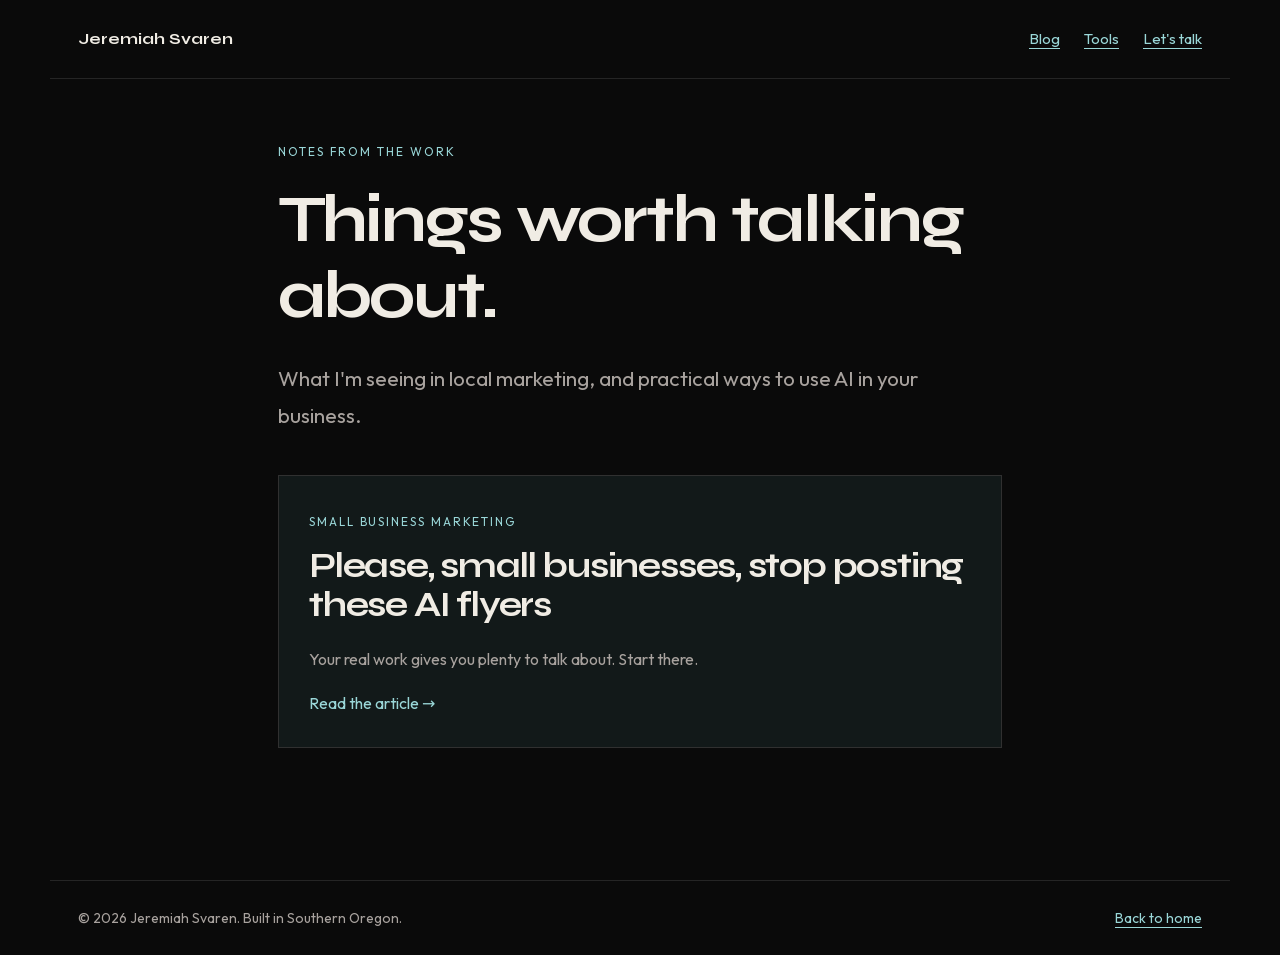
==== blog.html @ 8dda1612 "Add personal blog and article on AI flyers" ====
<!doctype html>
<html lang="en"><head><meta charset="utf-8"><meta name="viewport" content="width=device-width,initial-scale=1">
<title>Blog | Jeremiah Svaren</title><meta name="description" content="Use real job photos and your own experience. Let AI help with ideas and editing without inventing the work you&#x27;re asking people to trust."><link rel="canonical" href="https://jeremiahsvaren.com/blog">
  <link rel="icon" type="image/x-icon" href="/images/favicon_io/favicon.ico">
  <link rel="icon" type="image/png" sizes="32x32" href="/images/favicon_io/favicon-32x32.png">
  <link rel="icon" type="image/png" sizes="16x16" href="/images/favicon_io/favicon-16x16.png">
  <link rel="apple-touch-icon" sizes="180x180" href="/images/favicon_io/apple-touch-icon.png">
  <link rel="manifest" href="/images/favicon_io/site.webmanifest"><link rel="stylesheet" href="/blog.css"><meta property="og:type" content="website"><meta property="og:title" content="Blog"><meta property="og:description" content="Use real job photos and your own experience. Let AI help with ideas and editing without inventing the work you&#x27;re asking people to trust."><meta property="og:url" content="https://jeremiahsvaren.com/blog"><meta property="og:image" content="https://jeremiahsvaren.com/images/jeremiah-svaren-share-image.png"><meta name="twitter:card" content="summary_large_image"><meta name="twitter:image" content="https://jeremiahsvaren.com/images/jeremiah-svaren-share-image.png">
</head><body><a class="skip" href="#main">Skip to content</a><header><a href="/">Jeremiah Svaren</a><nav aria-label="Main navigation"><a href="/blog">Blog</a><a href="/tools">Tools</a><a href="/contact">Let's talk</a></nav></header><main id="main"><div class="eyebrow">Notes from the work</div><h1>Things worth talking about.</h1><p class="lede">What I'm seeing in local marketing, and practical ways to use AI in your business.</p><a class="card" href="/blog/please-stop-using-ai-flyers"><span class="eyebrow">Small business marketing</span><h2>Please, small businesses, stop posting these AI flyers</h2><p>Your real work gives you plenty to talk about. Start there.</p><span>Read the article &rarr;</span></a></main><footer><span>&copy; 2026 Jeremiah Svaren. Built in Southern Oregon.</span><a href="/">Back to home</a></footer></body></html>
---- blog.css ----
@font-face{font-family:Outfit;src:url('/fonts/outfit-latin.woff2') format('woff2');font-display:swap}@font-face{font-family:Syne;src:url('/fonts/syne-latin.woff2') format('woff2');font-display:swap}:root{color-scheme:dark;--bg:#0a0a0a;--ink:#f0ece4;--muted:#a8a29e;--accent:#9ad7d8}*{box-sizing:border-box}body{margin:0;background:var(--bg);color:var(--ink);font-family:Outfit,system-ui,sans-serif;line-height:1.75}a{color:var(--accent);text-underline-offset:4px}a:hover{color:#fff}a:focus-visible{outline:2px solid var(--accent);outline-offset:5px}.skip{position:absolute;left:20px;top:-100px}.skip:focus{top:15px;background:#111;padding:12px;z-index:5}header,footer{max-width:1180px;margin:auto;padding:25px 28px;display:flex;align-items:center;justify-content:space-between;gap:20px}header{border-bottom:1px solid #252525}header>a{font-family:Syne,system-ui;font-weight:700;color:var(--ink);text-decoration:none}nav{display:flex;gap:24px;font-size:15px}main{max-width:780px;margin:auto;padding:62px 28px 90px}.eyebrow{font-size:12px;letter-spacing:.16em;text-transform:uppercase;color:var(--accent)}h1,h2{font-family:Syne,system-ui,sans-serif;line-height:1.14;letter-spacing:-.035em}h1{font-size:clamp(2.4rem,5.2vw,4.2rem);margin:20px 0 26px}h2{font-size:clamp(1.7rem,3vw,2.15rem);margin:64px 0 24px;scroll-margin-top:25px}.byline{display:flex;align-items:center;gap:12px;color:var(--muted);font-size:14px;padding-bottom:28px;margin-bottom:36px;border-bottom:1px solid #292929}.byline img{width:40px;height:40px;border-radius:50%;object-fit:cover;object-position:top;background:#1a1a1a}article p{font-size:19px;margin:0 0 24px}blockquote{margin:30px 0;padding:24px 28px;background:#131b1b;border-left:3px solid var(--accent)}blockquote p{margin:0;font-size:18px}figure{margin:38px 0 44px;padding:16px;background:#151515;border:1px solid #303030}figure img{display:block;width:100%;height:auto;max-height:780px;object-fit:contain}figcaption{font-size:14px;line-height:1.6;color:var(--muted);margin:14px 2px 0}footer{border-top:1px solid #252525;color:var(--muted);font-size:14px}.card{display:block;margin:42px 0;padding:30px;border:1px solid #303030;background:#121919;text-decoration:none}.card h2{margin:12px 0 20px;color:var(--ink)}.card p{color:var(--muted)}.closing{margin-top:55px;padding-top:24px;border-top:1px solid #292929}.lede{color:var(--muted);font-size:21px}@media(max-width:550px){header,footer{padding:20px;align-items:flex-start;flex-direction:column;gap:12px}nav{gap:22px}main{padding:35px 20px 60px}article p{font-size:18px}h2{margin-top:48px}figure{margin-inline:-8px;padding:10px}blockquote{padding:20px}.card{padding:22px}}.video{max-width:420px;margin-inline:auto}.video iframe{display:block;width:100%;height:auto;aspect-ratio:9/16;border:0;background:#000}
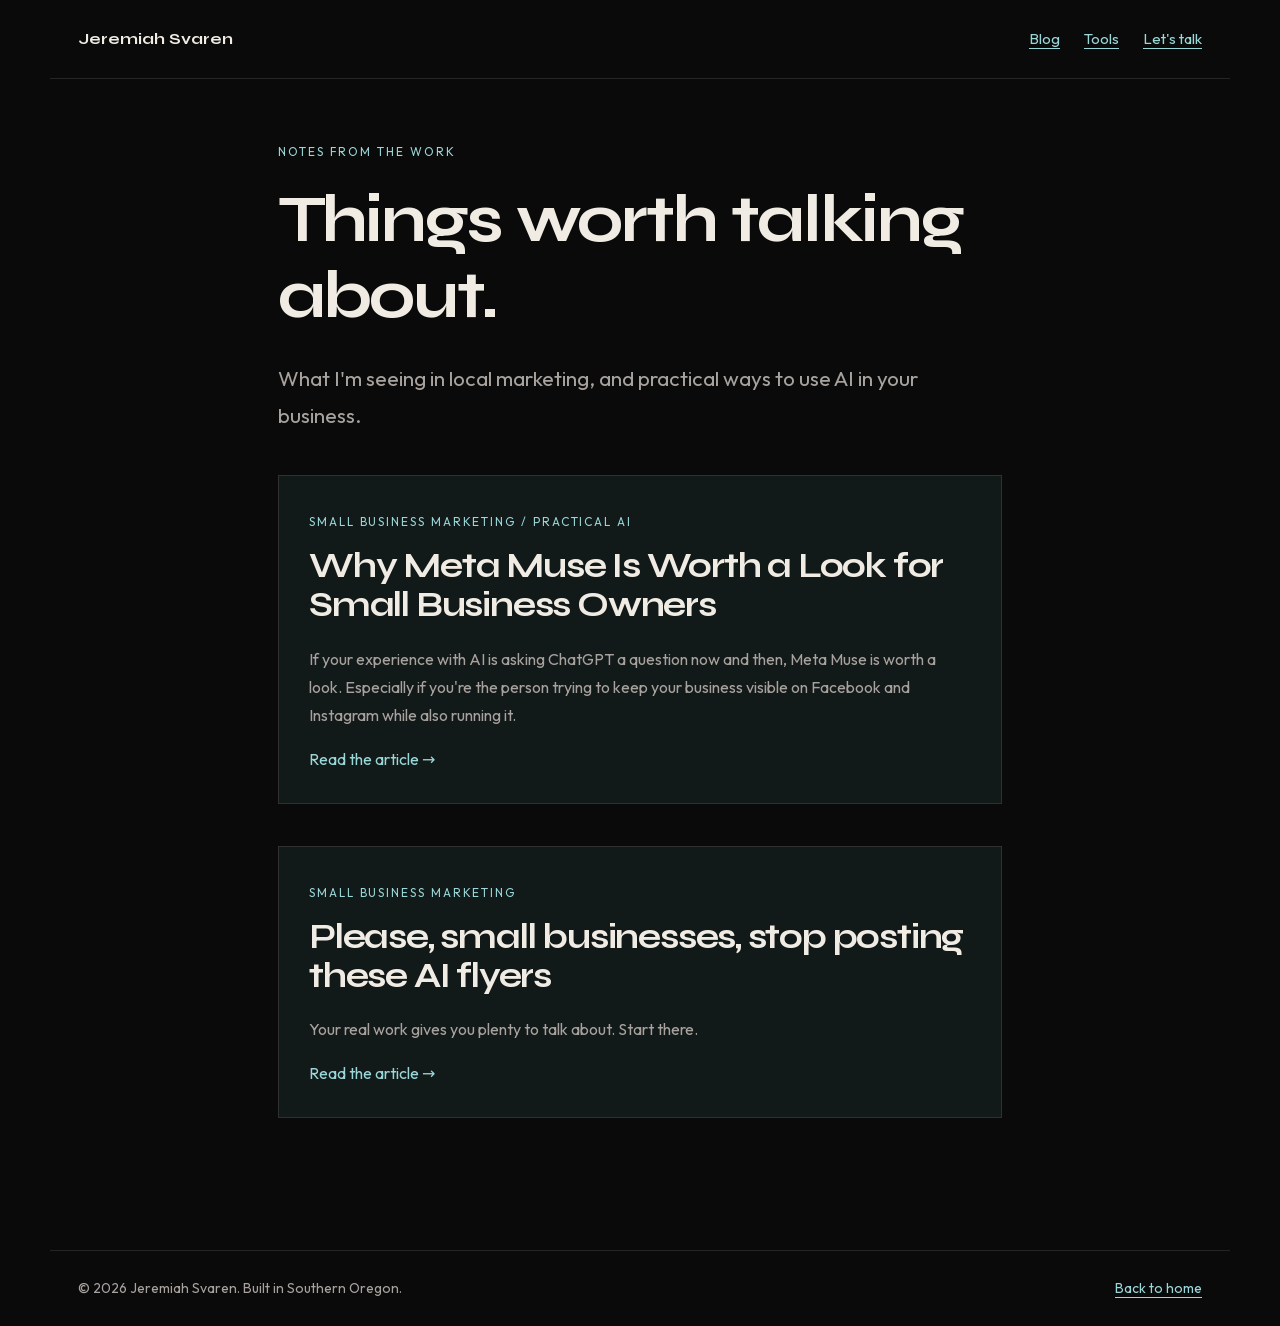
==== commit 3ccc093b: "Publish approved Meta Muse article and reciprocal blog links" ====
--- a/blog.html
+++ b/blog.html
@@ -6,4 +6,4 @@
   <link rel="icon" type="image/png" sizes="16x16" href="/images/favicon_io/favicon-16x16.png">
   <link rel="apple-touch-icon" sizes="180x180" href="/images/favicon_io/apple-touch-icon.png">
   <link rel="manifest" href="/images/favicon_io/site.webmanifest"><link rel="stylesheet" href="/blog.css"><meta property="og:type" content="website"><meta property="og:title" content="Blog"><meta property="og:description" content="Use real job photos and your own experience. Let AI help with ideas and editing without inventing the work you&#x27;re asking people to trust."><meta property="og:url" content="https://jeremiahsvaren.com/blog"><meta property="og:image" content="https://jeremiahsvaren.com/images/jeremiah-svaren-share-image.png"><meta name="twitter:card" content="summary_large_image"><meta name="twitter:image" content="https://jeremiahsvaren.com/images/jeremiah-svaren-share-image.png">
-</head><body><a class="skip" href="#main">Skip to content</a><header><a href="/">Jeremiah Svaren</a><nav aria-label="Main navigation"><a href="/blog">Blog</a><a href="/tools">Tools</a><a href="/contact">Let's talk</a></nav></header><main id="main"><div class="eyebrow">Notes from the work</div><h1>Things worth talking about.</h1><p class="lede">What I'm seeing in local marketing, and practical ways to use AI in your business.</p><a class="card" href="/blog/please-stop-using-ai-flyers"><span class="eyebrow">Small business marketing</span><h2>Please, small businesses, stop posting these AI flyers</h2><p>Your real work gives you plenty to talk about. Start there.</p><span>Read the article &rarr;</span></a></main><footer><span>&copy; 2026 Jeremiah Svaren. Built in Southern Oregon.</span><a href="/">Back to home</a></footer></body></html>+</head><body><a class="skip" href="#main">Skip to content</a><header><a href="/">Jeremiah Svaren</a><nav aria-label="Main navigation"><a href="/blog">Blog</a><a href="/tools">Tools</a><a href="/contact">Let's talk</a></nav></header><main id="main"><div class="eyebrow">Notes from the work</div><h1>Things worth talking about.</h1><p class="lede">What I'm seeing in local marketing, and practical ways to use AI in your business.</p><a class="card" href="/blog/meta-muse-small-business-owners"><span class="eyebrow">Small business marketing / Practical AI</span><h2>Why Meta Muse Is Worth a Look for Small Business Owners</h2><p>If your experience with AI is asking ChatGPT a question now and then, Meta Muse is worth a look. Especially if you're the person trying to keep your business visible on Facebook and Instagram while also running it.</p><span>Read the article &rarr;</span></a><a class="card" href="/blog/please-stop-using-ai-flyers"><span class="eyebrow">Small business marketing</span><h2>Please, small businesses, stop posting these AI flyers</h2><p>Your real work gives you plenty to talk about. Start there.</p><span>Read the article &rarr;</span></a></main><footer><span>&copy; 2026 Jeremiah Svaren. Built in Southern Oregon.</span><a href="/">Back to home</a></footer></body></html>
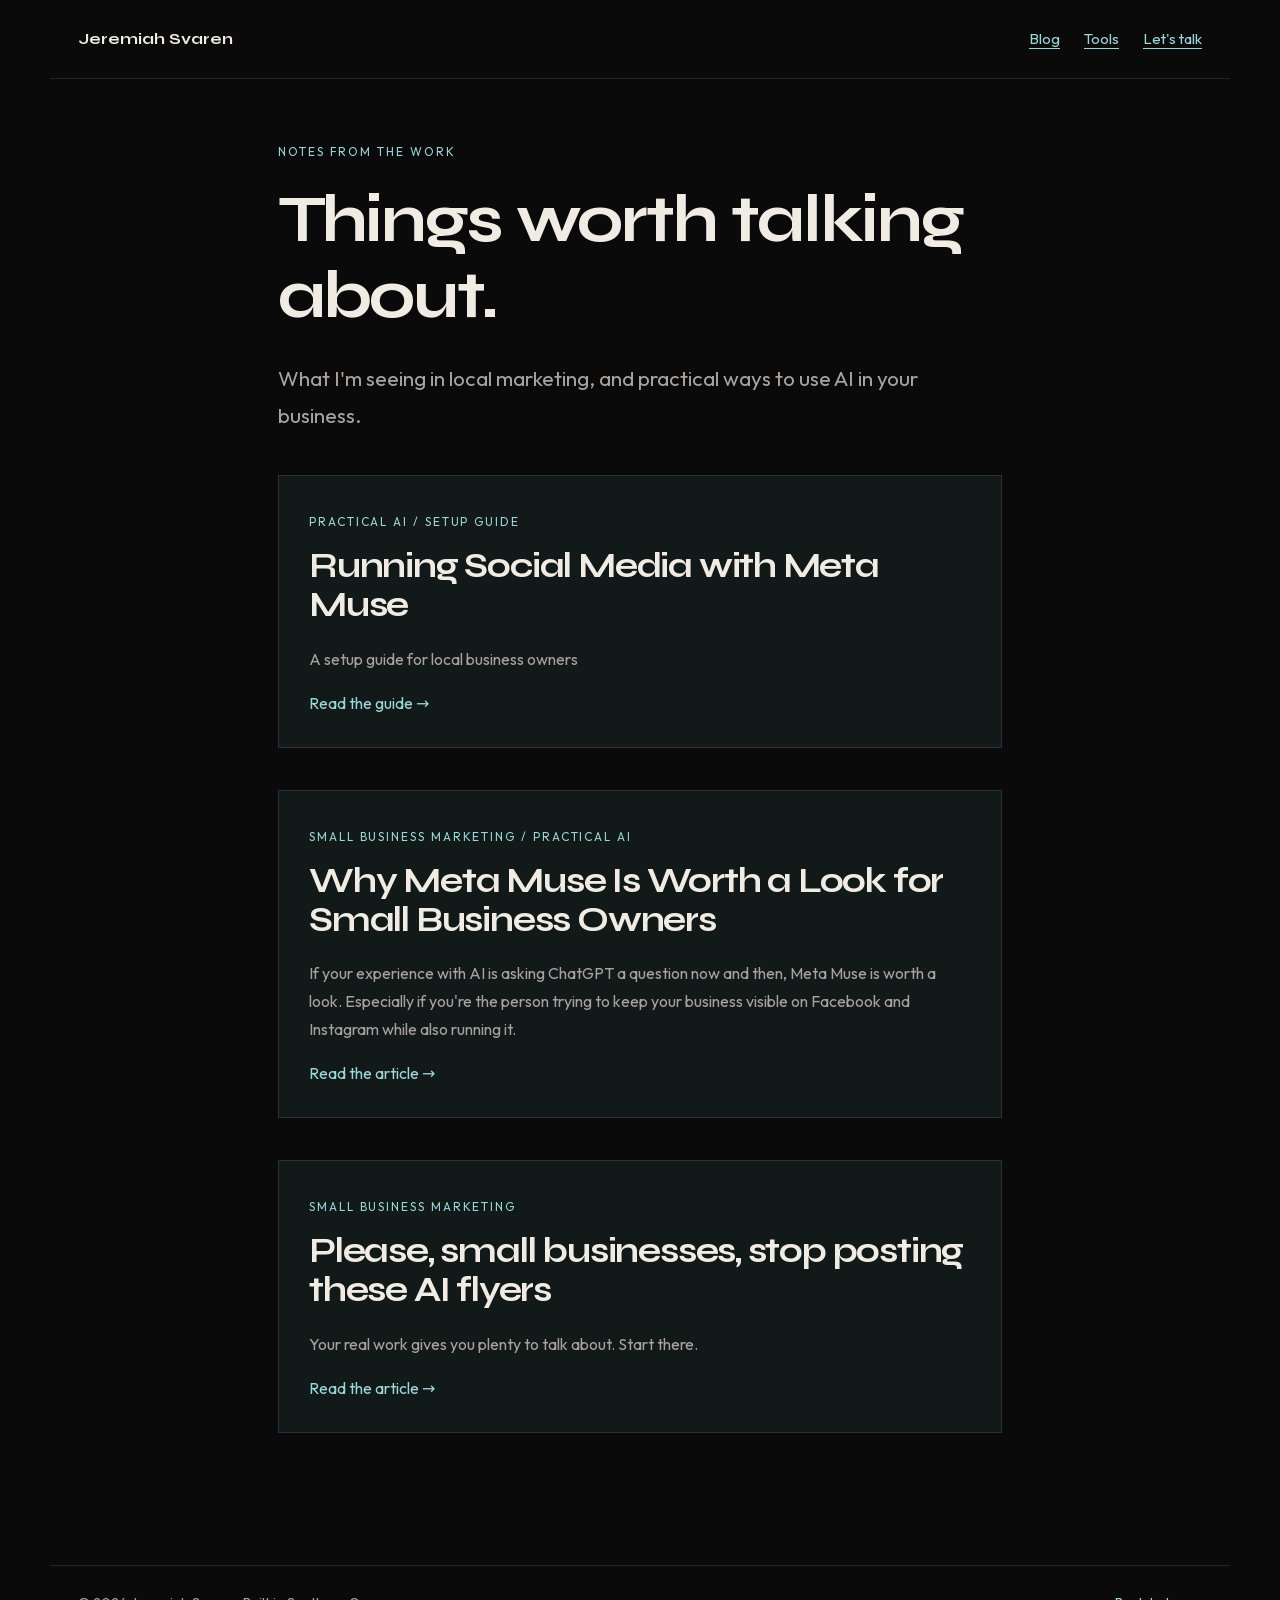
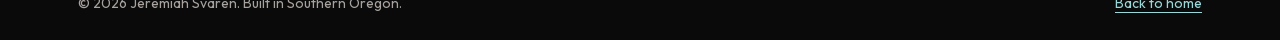
==== commit b1ca9132: "Publish approved Meta Muse social media setup guide" ====
--- a/blog.html
+++ b/blog.html
@@ -6,4 +6,4 @@
   <link rel="icon" type="image/png" sizes="16x16" href="/images/favicon_io/favicon-16x16.png">
   <link rel="apple-touch-icon" sizes="180x180" href="/images/favicon_io/apple-touch-icon.png">
   <link rel="manifest" href="/images/favicon_io/site.webmanifest"><link rel="stylesheet" href="/blog.css"><meta property="og:type" content="website"><meta property="og:title" content="Blog"><meta property="og:description" content="Use real job photos and your own experience. Let AI help with ideas and editing without inventing the work you&#x27;re asking people to trust."><meta property="og:url" content="https://jeremiahsvaren.com/blog"><meta property="og:image" content="https://jeremiahsvaren.com/images/jeremiah-svaren-share-image.png"><meta name="twitter:card" content="summary_large_image"><meta name="twitter:image" content="https://jeremiahsvaren.com/images/jeremiah-svaren-share-image.png">
-</head><body><a class="skip" href="#main">Skip to content</a><header><a href="/">Jeremiah Svaren</a><nav aria-label="Main navigation"><a href="/blog">Blog</a><a href="/tools">Tools</a><a href="/contact">Let's talk</a></nav></header><main id="main"><div class="eyebrow">Notes from the work</div><h1>Things worth talking about.</h1><p class="lede">What I'm seeing in local marketing, and practical ways to use AI in your business.</p><a class="card" href="/blog/meta-muse-small-business-owners"><span class="eyebrow">Small business marketing / Practical AI</span><h2>Why Meta Muse Is Worth a Look for Small Business Owners</h2><p>If your experience with AI is asking ChatGPT a question now and then, Meta Muse is worth a look. Especially if you're the person trying to keep your business visible on Facebook and Instagram while also running it.</p><span>Read the article &rarr;</span></a><a class="card" href="/blog/please-stop-using-ai-flyers"><span class="eyebrow">Small business marketing</span><h2>Please, small businesses, stop posting these AI flyers</h2><p>Your real work gives you plenty to talk about. Start there.</p><span>Read the article &rarr;</span></a></main><footer><span>&copy; 2026 Jeremiah Svaren. Built in Southern Oregon.</span><a href="/">Back to home</a></footer></body></html>+</head><body><a class="skip" href="#main">Skip to content</a><header><a href="/">Jeremiah Svaren</a><nav aria-label="Main navigation"><a href="/blog">Blog</a><a href="/tools">Tools</a><a href="/contact">Let's talk</a></nav></header><main id="main"><div class="eyebrow">Notes from the work</div><h1>Things worth talking about.</h1><p class="lede">What I'm seeing in local marketing, and practical ways to use AI in your business.</p><a class="card" href="/blog/meta-muse-social-media-guide"><span class="eyebrow">Practical AI / Setup guide</span><h2>Running Social Media with Meta Muse</h2><p>A setup guide for local business owners</p><span>Read the guide &rarr;</span></a><a class="card" href="/blog/meta-muse-small-business-owners"><span class="eyebrow">Small business marketing / Practical AI</span><h2>Why Meta Muse Is Worth a Look for Small Business Owners</h2><p>If your experience with AI is asking ChatGPT a question now and then, Meta Muse is worth a look. Especially if you're the person trying to keep your business visible on Facebook and Instagram while also running it.</p><span>Read the article &rarr;</span></a><a class="card" href="/blog/please-stop-using-ai-flyers"><span class="eyebrow">Small business marketing</span><h2>Please, small businesses, stop posting these AI flyers</h2><p>Your real work gives you plenty to talk about. Start there.</p><span>Read the article &rarr;</span></a></main><footer><span>&copy; 2026 Jeremiah Svaren. Built in Southern Oregon.</span><a href="/">Back to home</a></footer></body></html>
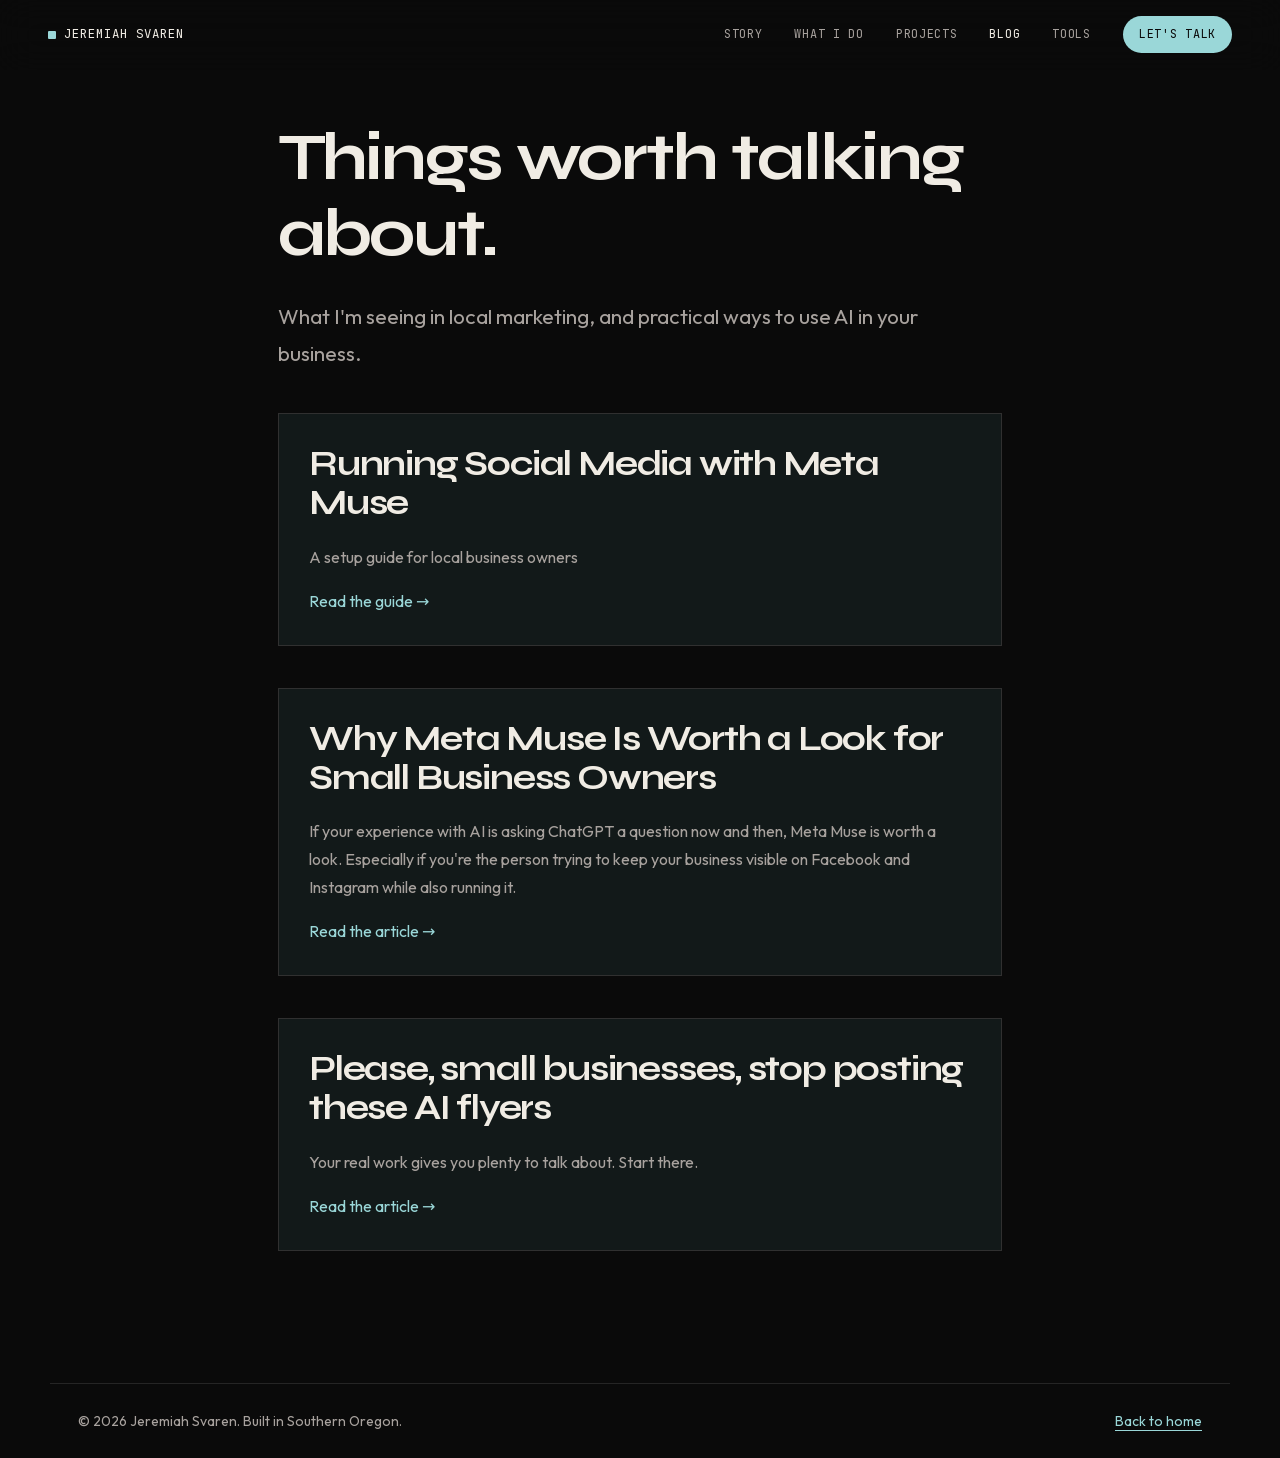
==== commit 49677ac5: "Refresh personal site tools, mobile layout, navigation and contact reliability" ====
--- a/blog.html
+++ b/blog.html
@@ -6,4 +6,17 @@
   <link rel="icon" type="image/png" sizes="16x16" href="/images/favicon_io/favicon-16x16.png">
   <link rel="apple-touch-icon" sizes="180x180" href="/images/favicon_io/apple-touch-icon.png">
   <link rel="manifest" href="/images/favicon_io/site.webmanifest"><link rel="stylesheet" href="/blog.css"><meta property="og:type" content="website"><meta property="og:title" content="Blog"><meta property="og:description" content="Use real job photos and your own experience. Let AI help with ideas and editing without inventing the work you&#x27;re asking people to trust."><meta property="og:url" content="https://jeremiahsvaren.com/blog"><meta property="og:image" content="https://jeremiahsvaren.com/images/jeremiah-svaren-share-image.png"><meta name="twitter:card" content="summary_large_image"><meta name="twitter:image" content="https://jeremiahsvaren.com/images/jeremiah-svaren-share-image.png">
-</head><body><a class="skip" href="#main">Skip to content</a><header><a href="/">Jeremiah Svaren</a><nav aria-label="Main navigation"><a href="/blog">Blog</a><a href="/tools">Tools</a><a href="/contact">Let's talk</a></nav></header><main id="main"><div class="eyebrow">Notes from the work</div><h1>Things worth talking about.</h1><p class="lede">What I'm seeing in local marketing, and practical ways to use AI in your business.</p><a class="card" href="/blog/meta-muse-social-media-guide"><span class="eyebrow">Practical AI / Setup guide</span><h2>Running Social Media with Meta Muse</h2><p>A setup guide for local business owners</p><span>Read the guide &rarr;</span></a><a class="card" href="/blog/meta-muse-small-business-owners"><span class="eyebrow">Small business marketing / Practical AI</span><h2>Why Meta Muse Is Worth a Look for Small Business Owners</h2><p>If your experience with AI is asking ChatGPT a question now and then, Meta Muse is worth a look. Especially if you're the person trying to keep your business visible on Facebook and Instagram while also running it.</p><span>Read the article &rarr;</span></a><a class="card" href="/blog/please-stop-using-ai-flyers"><span class="eyebrow">Small business marketing</span><h2>Please, small businesses, stop posting these AI flyers</h2><p>Your real work gives you plenty to talk about. Start there.</p><span>Read the article &rarr;</span></a></main><footer><span>&copy; 2026 Jeremiah Svaren. Built in Southern Oregon.</span><a href="/">Back to home</a></footer></body></html>+<link rel="stylesheet" href="/site-nav.css"></head><body class="blog-page"><a class="skip" href="#main">Skip to content</a><nav aria-label="Main navigation" class="top" id="nav">
+    <a href="/" class="brand">Jeremiah Svaren</a>
+    <button class="nav-toggle" id="navToggle" aria-label="Toggle menu" aria-expanded="false"
+      aria-controls="navMenu"><span></span><span></span><span></span></button>
+    <div class="nav-menu" id="navMenu">
+      <a href="/#story">Story</a>
+      <a href="/#expertise">What I do</a>
+      <a href="/#projects">Projects</a>
+      <a href="/blog" aria-current="page">Blog</a>
+      <a href="/tools">Tools</a>
+      <a href="/contact" class="cta">Let's talk</a>
+    </div>
+  </nav>
+  <div class="nav-backdrop" id="navBackdrop"></div><script src="/site-nav.js"></script><main id="main"><h1>Things worth talking about.</h1><p class="lede">What I'm seeing in local marketing, and practical ways to use AI in your business.</p><a class="card" href="/blog/meta-muse-social-media-guide"><h2>Running Social Media with Meta Muse</h2><p>A setup guide for local business owners</p><span>Read the guide &rarr;</span></a><a class="card" href="/blog/meta-muse-small-business-owners"><h2>Why Meta Muse Is Worth a Look for Small Business Owners</h2><p>If your experience with AI is asking ChatGPT a question now and then, Meta Muse is worth a look. Especially if you're the person trying to keep your business visible on Facebook and Instagram while also running it.</p><span>Read the article &rarr;</span></a><a class="card" href="/blog/please-stop-using-ai-flyers"><h2>Please, small businesses, stop posting these AI flyers</h2><p>Your real work gives you plenty to talk about. Start there.</p><span>Read the article &rarr;</span></a></main><footer><span>&copy; 2026 Jeremiah Svaren. Built in Southern Oregon.</span><a href="/">Back to home</a></footer></body></html>
--- a/blog.css
+++ b/blog.css
@@ -1 +1 @@
-@font-face{font-family:Outfit;src:url('/fonts/outfit-latin.woff2') format('woff2');font-display:swap}@font-face{font-family:Syne;src:url('/fonts/syne-latin.woff2') format('woff2');font-display:swap}:root{color-scheme:dark;--bg:#0a0a0a;--ink:#f0ece4;--muted:#a8a29e;--accent:#9ad7d8}*{box-sizing:border-box}body{margin:0;background:var(--bg);color:var(--ink);font-family:Outfit,system-ui,sans-serif;line-height:1.75}a{color:var(--accent);text-underline-offset:4px}a:hover{color:#fff}a:focus-visible{outline:2px solid var(--accent);outline-offset:5px}.skip{position:absolute;left:20px;top:-100px}.skip:focus{top:15px;background:#111;padding:12px;z-index:5}header,footer{max-width:1180px;margin:auto;padding:25px 28px;display:flex;align-items:center;justify-content:space-between;gap:20px}header{border-bottom:1px solid #252525}header>a{font-family:Syne,system-ui;font-weight:700;color:var(--ink);text-decoration:none}nav{display:flex;gap:24px;font-size:15px}main{max-width:780px;margin:auto;padding:62px 28px 90px}.eyebrow{font-size:12px;letter-spacing:.16em;text-transform:uppercase;color:var(--accent)}h1,h2{font-family:Syne,system-ui,sans-serif;line-height:1.14;letter-spacing:-.035em}h1{font-size:clamp(2.4rem,5.2vw,4.2rem);margin:20px 0 26px}h2{font-size:clamp(1.7rem,3vw,2.15rem);margin:64px 0 24px;scroll-margin-top:25px}.byline{display:flex;align-items:center;gap:12px;color:var(--muted);font-size:14px;padding-bottom:28px;margin-bottom:36px;border-bottom:1px solid #292929}.byline img{width:40px;height:40px;border-radius:50%;object-fit:cover;object-position:top;background:#1a1a1a}article p{font-size:19px;margin:0 0 24px}blockquote{margin:30px 0;padding:24px 28px;background:#131b1b;border-left:3px solid var(--accent)}blockquote p{margin:0;font-size:18px}figure{margin:38px 0 44px;padding:16px;background:#151515;border:1px solid #303030}figure img{display:block;width:100%;height:auto;max-height:780px;object-fit:contain}figcaption{font-size:14px;line-height:1.6;color:var(--muted);margin:14px 2px 0}footer{border-top:1px solid #252525;color:var(--muted);font-size:14px}.card{display:block;margin:42px 0;padding:30px;border:1px solid #303030;background:#121919;text-decoration:none}.card h2{margin:12px 0 20px;color:var(--ink)}.card p{color:var(--muted)}.closing{margin-top:55px;padding-top:24px;border-top:1px solid #292929}.lede{color:var(--muted);font-size:21px}@media(max-width:550px){header,footer{padding:20px;align-items:flex-start;flex-direction:column;gap:12px}nav{gap:22px}main{padding:35px 20px 60px}article p{font-size:18px}h2{margin-top:48px}figure{margin-inline:-8px;padding:10px}blockquote{padding:20px}.card{padding:22px}}.video{max-width:420px;margin-inline:auto}.video iframe{display:block;width:100%;height:auto;aspect-ratio:9/16;border:0;background:#000}+@font-face{font-family:Outfit;src:url('/fonts/outfit-latin.woff2') format('woff2');font-display:swap}@font-face{font-family:Syne;src:url('/fonts/syne-latin.woff2') format('woff2');font-display:swap}:root{color-scheme:dark;--bg:#0a0a0a;--ink:#f0ece4;--muted:#a8a29e;--accent:#9ad7d8}*{box-sizing:border-box}body{margin:0;background:var(--bg);color:var(--ink);font-family:Outfit,system-ui,sans-serif;line-height:1.75}a{color:var(--accent);text-underline-offset:4px}a:hover{color:#fff}a:focus-visible{outline:2px solid var(--accent);outline-offset:5px}.skip{position:absolute;left:20px;top:-100px}.skip:focus{top:15px;background:#111;padding:12px;z-index:5}header,footer{max-width:1180px;margin:auto;padding:25px 28px;display:flex;align-items:center;justify-content:space-between;gap:20px}header{border-bottom:1px solid #252525}header>a{font-family:Syne,system-ui;font-weight:700;color:var(--ink);text-decoration:none}nav{display:flex;gap:24px;font-size:15px}main{max-width:780px;margin:auto;padding:62px 28px 90px}.eyebrow{font-size:12px;letter-spacing:.16em;text-transform:uppercase;color:var(--accent)}h1,h2{font-family:Syne,system-ui,sans-serif;line-height:1.14;letter-spacing:-.035em}h1{font-size:clamp(2.4rem,5.2vw,4.2rem);margin:20px 0 26px}h2{font-size:clamp(1.7rem,3vw,2.15rem);margin:64px 0 24px;scroll-margin-top:25px}.byline{display:flex;align-items:center;gap:12px;color:var(--muted);font-size:14px;padding-bottom:28px;margin-bottom:36px;border-bottom:1px solid #292929}.byline img{width:40px;height:40px;border-radius:50%;object-fit:cover;object-position:top;background:#1a1a1a}article p{font-size:19px;margin:0 0 24px}blockquote{margin:30px 0;padding:24px 28px;background:#131b1b;border-left:3px solid var(--accent)}blockquote p{margin:0;font-size:18px}figure{margin:38px 0 44px;padding:16px;background:#151515;border:1px solid #303030}figure img{display:block;width:100%;height:auto;max-height:780px;object-fit:contain}figcaption{font-size:14px;line-height:1.6;color:var(--muted);margin:14px 2px 0}footer{border-top:1px solid #252525;color:var(--muted);font-size:14px}.card{display:block;margin:42px 0;padding:30px;border:1px solid #303030;background:#121919;text-decoration:none}.card h2{margin:0 0 20px;color:var(--ink)}.card p{color:var(--muted)}.closing{margin-top:55px;padding-top:24px;border-top:1px solid #292929}.lede{color:var(--muted);font-size:21px}@media(max-width:550px){header,footer{padding:20px;align-items:flex-start;flex-direction:column;gap:12px}nav{gap:22px}main{padding:35px 20px 60px}article p{font-size:18px}h2{margin-top:48px}figure{margin-inline:-8px;padding:10px}blockquote{padding:20px}.card{padding:22px}}.video{max-width:420px;margin-inline:auto}.video iframe{display:block;width:100%;height:auto;aspect-ratio:9/16;border:0;background:#000}main>h1:first-child{margin-top:0}main>a+h1{margin-top:32px}
--- a/site-nav.css
+++ b/site-nav.css
@@ -0,0 +1,18 @@
+@font-face{font-family:'JetBrains Mono';src:url('/fonts/jetbrains-mono-latin.woff2') format('woff2');font-display:swap}
+nav.top{box-sizing:border-box;position:fixed;top:0;left:0;right:0;z-index:50;max-width:none;margin:0;padding:1rem clamp(1.25rem,4vw,3rem);display:flex;justify-content:space-between;align-items:center;gap:1rem;background:rgba(10,10,10,.9);backdrop-filter:blur(18px);border-bottom:1px solid transparent;line-height:1.65}
+nav.top.scrolled{padding-block:.7rem;border-bottom-color:#1f1f1f}
+nav.top .brand{font-family:'JetBrains Mono',monospace;font-size:.78rem;font-weight:400;letter-spacing:.08em;text-transform:uppercase;display:flex;align-items:center;gap:.5rem;color:#f0ece4;text-decoration:none;white-space:nowrap}
+nav.top .brand:before{content:'';width:8px;height:8px;display:block;background:#9ad7d8;border-radius:1px;animation:none}
+nav.top .nav-menu{display:flex;gap:2rem;align-items:center}
+nav.top .nav-menu a{font-family:'JetBrains Mono',monospace;font-size:.74rem;letter-spacing:.06em;text-transform:uppercase;color:#a8a29e;text-decoration:none}
+nav.top .nav-menu a:hover,nav.top .nav-menu a[aria-current]{color:#f0ece4}
+nav.top .nav-menu a.cta{background:#9ad7d8;color:#0a0a0a;padding:.55rem 1rem;border-radius:999px}
+nav.top .nav-toggle{display:none;border:0;background:none;color:#f0ece4;cursor:pointer;padding:0}
+nav.top a:focus-visible,nav.top button:focus-visible{outline:2px solid #9ad7d8;outline-offset:5px}
+.nav-backdrop{position:fixed;inset:0;z-index:49;background:rgba(10,10,10,.65);opacity:0;pointer-events:none}.nav-backdrop.open{opacity:1;pointer-events:auto}
+.blog-page main{padding-top:120px}.blog-page h2{scroll-margin-top:85px}.skip:focus{z-index:70}
+@media(max-width:920px){nav.top,nav.top.scrolled{padding-block:.5rem;min-height:60px}nav.top .nav-toggle{display:flex;flex-direction:column;gap:5px;width:44px;height:44px;align-items:center;justify-content:center;position:relative;z-index:60}nav.top .nav-toggle span{width:22px;height:1.5px;background:#f0ece4;display:block;transition:transform .2s,opacity .2s}nav.top .nav-toggle.open span:nth-child(1){transform:translateY(6.5px) rotate(45deg)}nav.top .nav-toggle.open span:nth-child(2){opacity:0}nav.top .nav-toggle.open span:nth-child(3){transform:translateY(-6.5px) rotate(-45deg)}nav.top .nav-menu{position:fixed;top:0;right:-100%;width:80%;max-width:320px;height:100dvh;box-sizing:border-box;background:#0a0a0a;border-left:1px solid #1f1f1f;flex-direction:column;align-items:flex-start;padding:6rem 2rem 2rem;gap:1.5rem;visibility:hidden;overflow-y:auto}nav.top .nav-menu.open{right:0;visibility:visible}nav.top .nav-menu a{font-size:.95rem}.blog-page main{padding-top:100px}}
+
+/* Navigation stays usable if JavaScript is disabled or cannot load. */
+html:not(.nav-ready) .reveal{opacity:1;transform:none}
+@media(max-width:920px){html:not(.nav-ready) nav.top{position:relative;flex-wrap:wrap}html:not(.nav-ready) nav.top .nav-toggle{display:none}html:not(.nav-ready) nav.top .nav-menu{position:static;visibility:visible;width:100%;max-width:none;height:auto;padding:.75rem 0 0;border:0;flex-direction:row;flex-wrap:wrap;gap:.75rem 1rem}html:not(.nav-ready) .blog-page main{padding-top:35px}}
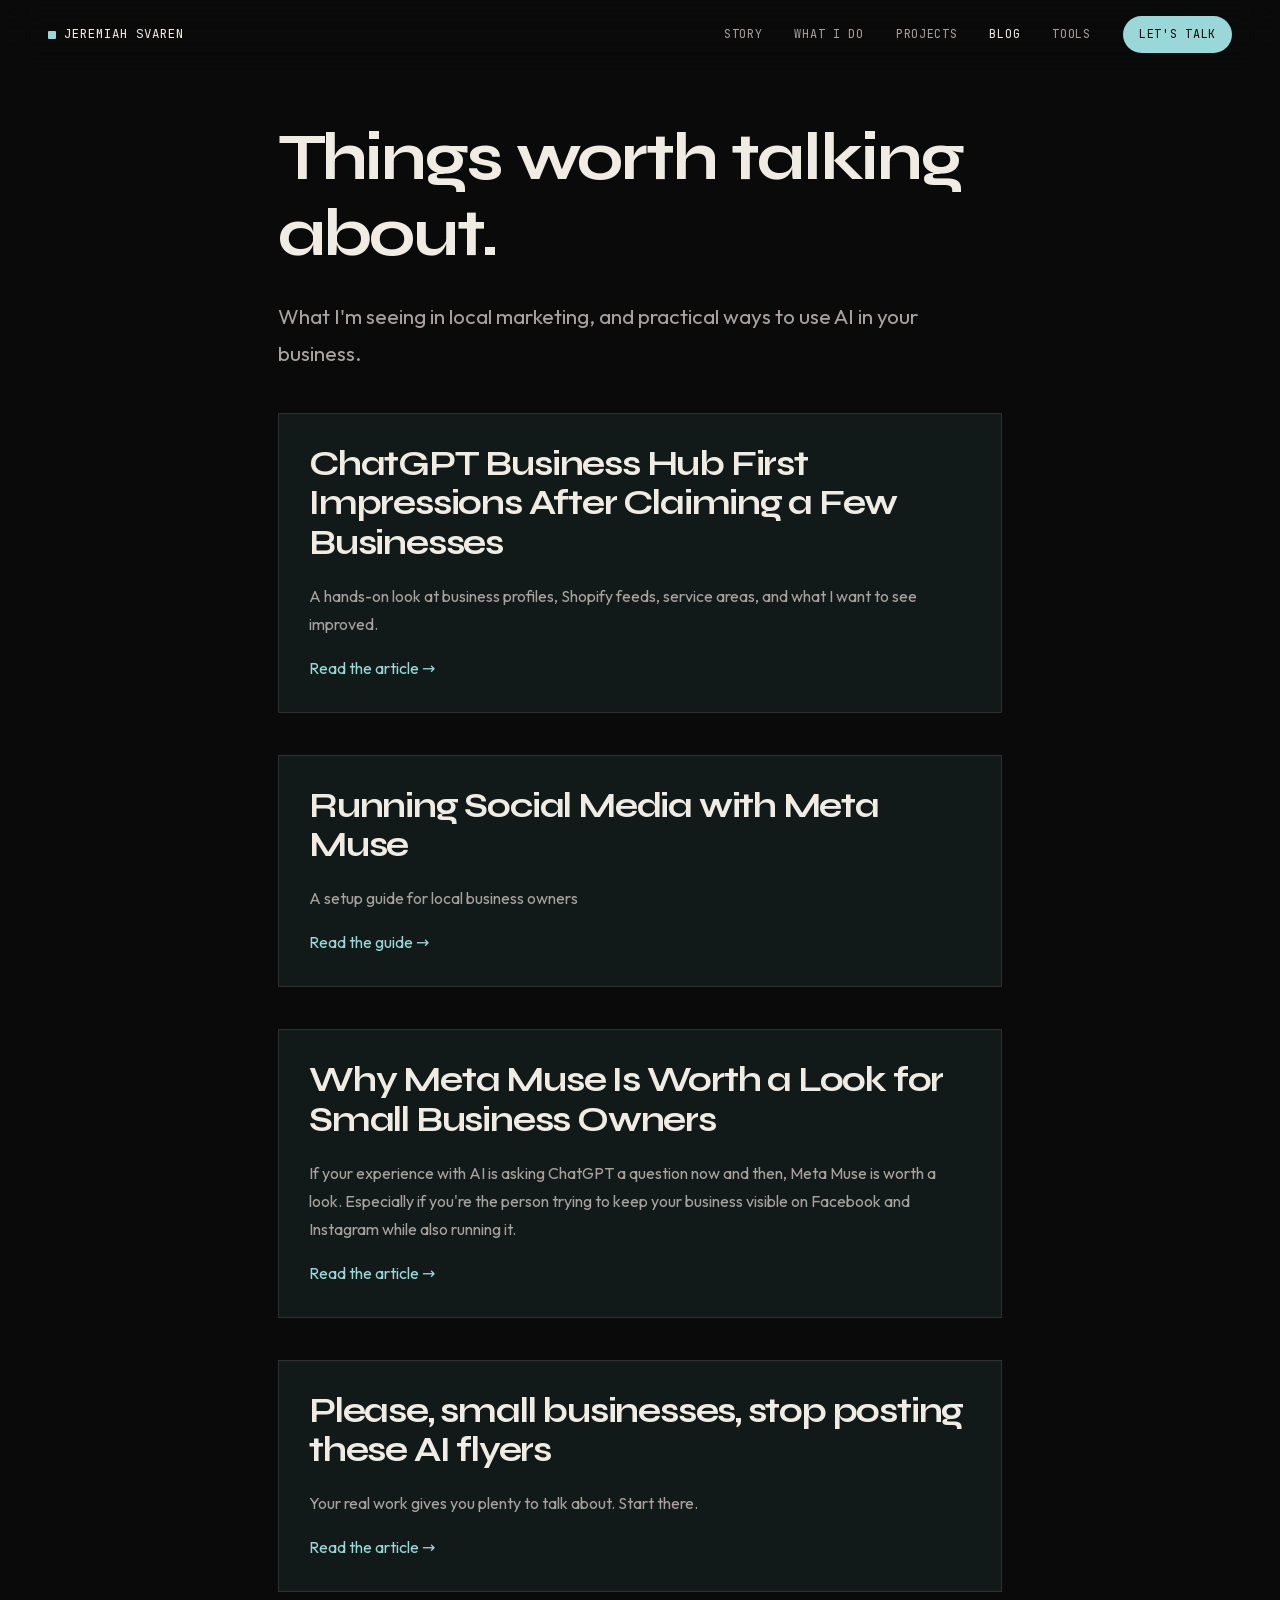
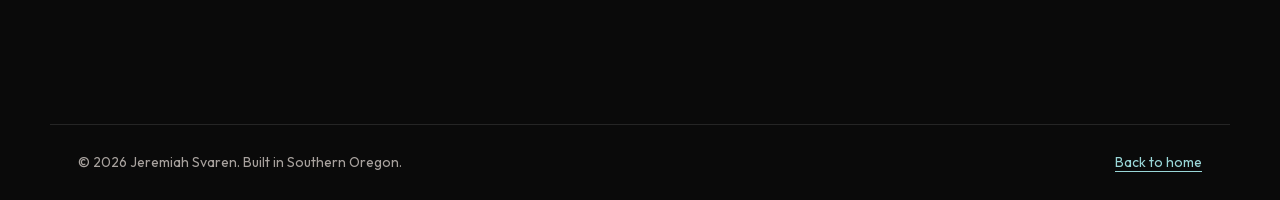
==== commit 5ae45586: "Publish approved ChatGPT Business Hub first impressions article" ====
--- a/blog.html
+++ b/blog.html
@@ -19,4 +19,4 @@
       <a href="/contact" class="cta">Let's talk</a>
     </div>
   </nav>
-  <div class="nav-backdrop" id="navBackdrop"></div><script src="/site-nav.js"></script><main id="main"><h1>Things worth talking about.</h1><p class="lede">What I'm seeing in local marketing, and practical ways to use AI in your business.</p><a class="card" href="/blog/meta-muse-social-media-guide"><h2>Running Social Media with Meta Muse</h2><p>A setup guide for local business owners</p><span>Read the guide &rarr;</span></a><a class="card" href="/blog/meta-muse-small-business-owners"><h2>Why Meta Muse Is Worth a Look for Small Business Owners</h2><p>If your experience with AI is asking ChatGPT a question now and then, Meta Muse is worth a look. Especially if you're the person trying to keep your business visible on Facebook and Instagram while also running it.</p><span>Read the article &rarr;</span></a><a class="card" href="/blog/please-stop-using-ai-flyers"><h2>Please, small businesses, stop posting these AI flyers</h2><p>Your real work gives you plenty to talk about. Start there.</p><span>Read the article &rarr;</span></a></main><footer><span>&copy; 2026 Jeremiah Svaren. Built in Southern Oregon.</span><a href="/">Back to home</a></footer></body></html>+  <div class="nav-backdrop" id="navBackdrop"></div><script src="/site-nav.js"></script><main id="main"><h1>Things worth talking about.</h1><p class="lede">What I'm seeing in local marketing, and practical ways to use AI in your business.</p><a class="card" href="/blog/chatgpt-business-hub-first-impressions"><h2>ChatGPT Business Hub First Impressions After Claiming a Few Businesses</h2><p>A hands-on look at business profiles, Shopify feeds, service areas, and what I want to see improved.</p><span>Read the article &rarr;</span></a><a class="card" href="/blog/meta-muse-social-media-guide"><h2>Running Social Media with Meta Muse</h2><p>A setup guide for local business owners</p><span>Read the guide &rarr;</span></a><a class="card" href="/blog/meta-muse-small-business-owners"><h2>Why Meta Muse Is Worth a Look for Small Business Owners</h2><p>If your experience with AI is asking ChatGPT a question now and then, Meta Muse is worth a look. Especially if you're the person trying to keep your business visible on Facebook and Instagram while also running it.</p><span>Read the article &rarr;</span></a><a class="card" href="/blog/please-stop-using-ai-flyers"><h2>Please, small businesses, stop posting these AI flyers</h2><p>Your real work gives you plenty to talk about. Start there.</p><span>Read the article &rarr;</span></a></main><footer><span>&copy; 2026 Jeremiah Svaren. Built in Southern Oregon.</span><a href="/">Back to home</a></footer></body></html>
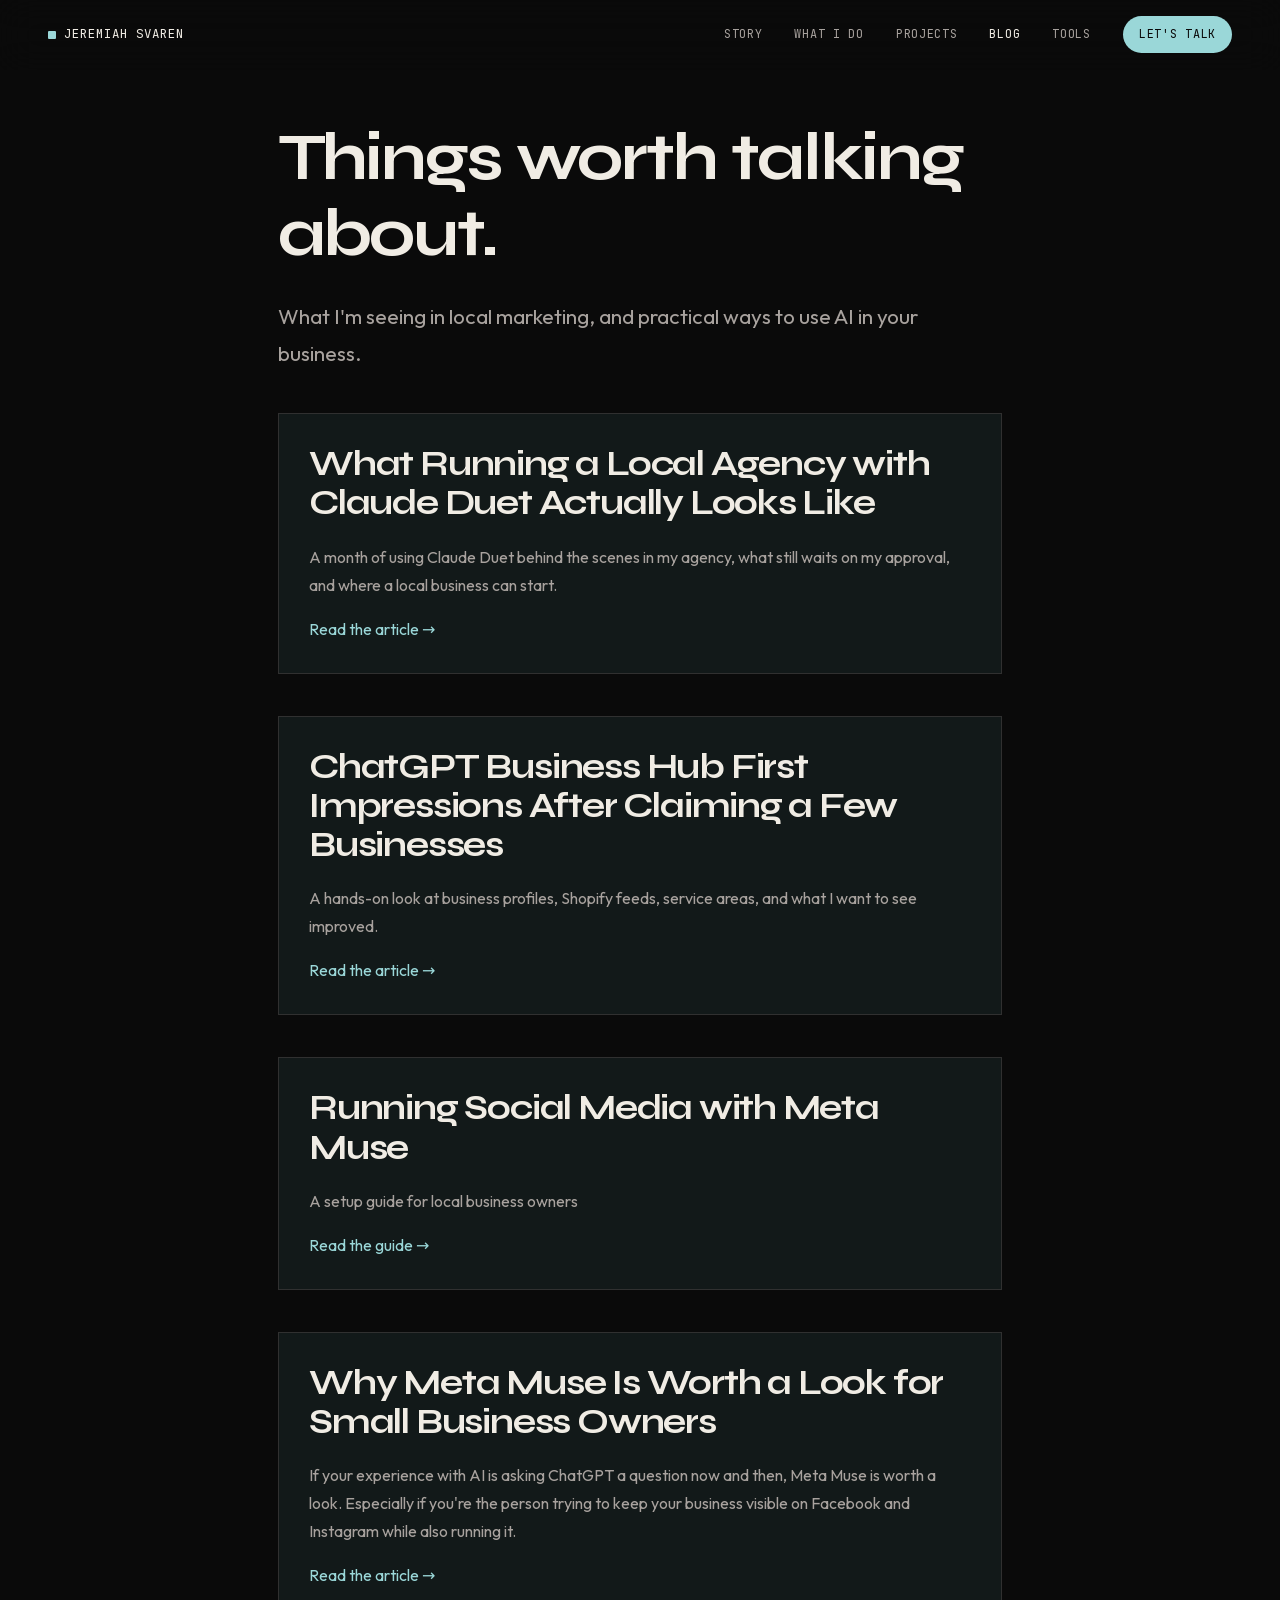
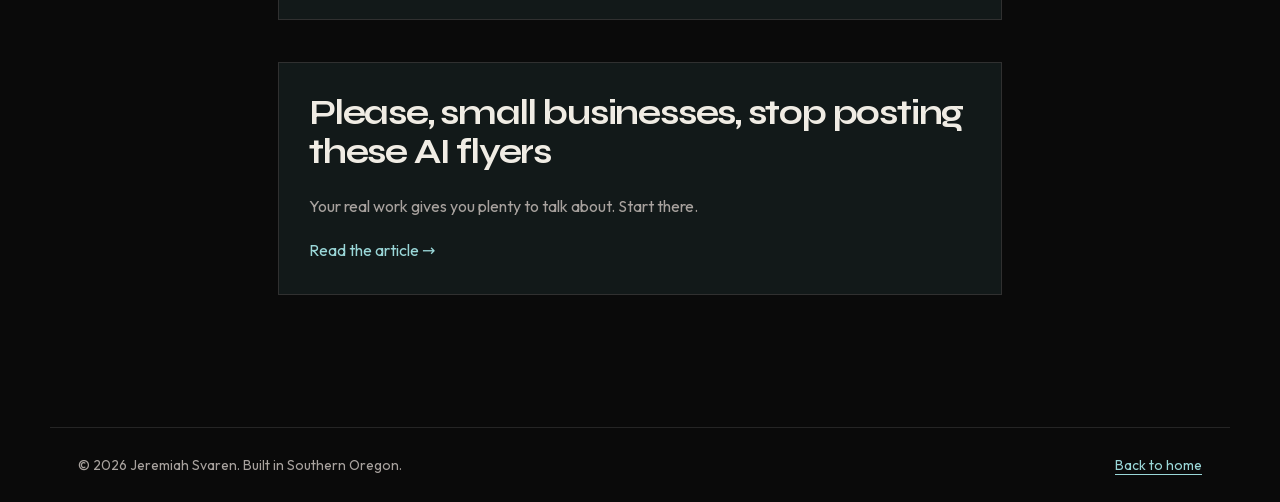
==== commit 6883fe5b: "Draft blog post on Claude Duet for local businesses" ====
--- a/blog.html
+++ b/blog.html
@@ -19,4 +19,4 @@
       <a href="/contact" class="cta">Let's talk</a>
     </div>
   </nav>
-  <div class="nav-backdrop" id="navBackdrop"></div><script src="/site-nav.js"></script><main id="main"><h1>Things worth talking about.</h1><p class="lede">What I'm seeing in local marketing, and practical ways to use AI in your business.</p><a class="card" href="/blog/chatgpt-business-hub-first-impressions"><h2>ChatGPT Business Hub First Impressions After Claiming a Few Businesses</h2><p>A hands-on look at business profiles, Shopify feeds, service areas, and what I want to see improved.</p><span>Read the article &rarr;</span></a><a class="card" href="/blog/meta-muse-social-media-guide"><h2>Running Social Media with Meta Muse</h2><p>A setup guide for local business owners</p><span>Read the guide &rarr;</span></a><a class="card" href="/blog/meta-muse-small-business-owners"><h2>Why Meta Muse Is Worth a Look for Small Business Owners</h2><p>If your experience with AI is asking ChatGPT a question now and then, Meta Muse is worth a look. Especially if you're the person trying to keep your business visible on Facebook and Instagram while also running it.</p><span>Read the article &rarr;</span></a><a class="card" href="/blog/please-stop-using-ai-flyers"><h2>Please, small businesses, stop posting these AI flyers</h2><p>Your real work gives you plenty to talk about. Start there.</p><span>Read the article &rarr;</span></a></main><footer><span>&copy; 2026 Jeremiah Svaren. Built in Southern Oregon.</span><a href="/">Back to home</a></footer></body></html>+  <div class="nav-backdrop" id="navBackdrop"></div><script src="/site-nav.js"></script><main id="main"><h1>Things worth talking about.</h1><p class="lede">What I'm seeing in local marketing, and practical ways to use AI in your business.</p><a class="card" href="/blog/claude-duet-for-local-businesses"><h2>What Running a Local Agency with Claude Duet Actually Looks Like</h2><p>A month of using Claude Duet behind the scenes in my agency, what still waits on my approval, and where a local business can start.</p><span>Read the article &rarr;</span></a><a class="card" href="/blog/chatgpt-business-hub-first-impressions"><h2>ChatGPT Business Hub First Impressions After Claiming a Few Businesses</h2><p>A hands-on look at business profiles, Shopify feeds, service areas, and what I want to see improved.</p><span>Read the article &rarr;</span></a><a class="card" href="/blog/meta-muse-social-media-guide"><h2>Running Social Media with Meta Muse</h2><p>A setup guide for local business owners</p><span>Read the guide &rarr;</span></a><a class="card" href="/blog/meta-muse-small-business-owners"><h2>Why Meta Muse Is Worth a Look for Small Business Owners</h2><p>If your experience with AI is asking ChatGPT a question now and then, Meta Muse is worth a look. Especially if you're the person trying to keep your business visible on Facebook and Instagram while also running it.</p><span>Read the article &rarr;</span></a><a class="card" href="/blog/please-stop-using-ai-flyers"><h2>Please, small businesses, stop posting these AI flyers</h2><p>Your real work gives you plenty to talk about. Start there.</p><span>Read the article &rarr;</span></a></main><footer><span>&copy; 2026 Jeremiah Svaren. Built in Southern Oregon.</span><a href="/">Back to home</a></footer></body></html>
--- a/blog.css
+++ b/blog.css
@@ -1 +1 @@
-@font-face{font-family:Outfit;src:url('/fonts/outfit-latin.woff2') format('woff2');font-display:swap}@font-face{font-family:Syne;src:url('/fonts/syne-latin.woff2') format('woff2');font-display:swap}:root{color-scheme:dark;--bg:#0a0a0a;--ink:#f0ece4;--muted:#a8a29e;--accent:#9ad7d8}*{box-sizing:border-box}body{margin:0;background:var(--bg);color:var(--ink);font-family:Outfit,system-ui,sans-serif;line-height:1.75}a{color:var(--accent);text-underline-offset:4px}a:hover{color:#fff}a:focus-visible{outline:2px solid var(--accent);outline-offset:5px}.skip{position:absolute;left:20px;top:-100px}.skip:focus{top:15px;background:#111;padding:12px;z-index:5}header,footer{max-width:1180px;margin:auto;padding:25px 28px;display:flex;align-items:center;justify-content:space-between;gap:20px}header{border-bottom:1px solid #252525}header>a{font-family:Syne,system-ui;font-weight:700;color:var(--ink);text-decoration:none}nav{display:flex;gap:24px;font-size:15px}main{max-width:780px;margin:auto;padding:62px 28px 90px}.eyebrow{font-size:12px;letter-spacing:.16em;text-transform:uppercase;color:var(--accent)}h1,h2{font-family:Syne,system-ui,sans-serif;line-height:1.14;letter-spacing:-.035em}h1{font-size:clamp(2.4rem,5.2vw,4.2rem);margin:20px 0 26px}h2{font-size:clamp(1.7rem,3vw,2.15rem);margin:64px 0 24px;scroll-margin-top:25px}.byline{display:flex;align-items:center;gap:12px;color:var(--muted);font-size:14px;padding-bottom:28px;margin-bottom:36px;border-bottom:1px solid #292929}.byline img{width:40px;height:40px;border-radius:50%;object-fit:cover;object-position:top;background:#1a1a1a}article p{font-size:19px;margin:0 0 24px}blockquote{margin:30px 0;padding:24px 28px;background:#131b1b;border-left:3px solid var(--accent)}blockquote p{margin:0;font-size:18px}figure{margin:38px 0 44px;padding:16px;background:#151515;border:1px solid #303030}figure img{display:block;width:100%;height:auto;max-height:780px;object-fit:contain}figcaption{font-size:14px;line-height:1.6;color:var(--muted);margin:14px 2px 0}footer{border-top:1px solid #252525;color:var(--muted);font-size:14px}.card{display:block;margin:42px 0;padding:30px;border:1px solid #303030;background:#121919;text-decoration:none}.card h2{margin:0 0 20px;color:var(--ink)}.card p{color:var(--muted)}.closing{margin-top:55px;padding-top:24px;border-top:1px solid #292929}.lede{color:var(--muted);font-size:21px}@media(max-width:550px){header,footer{padding:20px;align-items:flex-start;flex-direction:column;gap:12px}nav{gap:22px}main{padding:35px 20px 60px}article p{font-size:18px}h2{margin-top:48px}figure{margin-inline:-8px;padding:10px}blockquote{padding:20px}.card{padding:22px}}.video{max-width:420px;margin-inline:auto}.video iframe{display:block;width:100%;height:auto;aspect-ratio:9/16;border:0;background:#000}main>h1:first-child{margin-top:0}main>a+h1{margin-top:32px}
+@font-face{font-family:Outfit;src:url('/fonts/outfit-latin.woff2') format('woff2');font-display:swap}@font-face{font-family:Syne;src:url('/fonts/syne-latin.woff2') format('woff2');font-display:swap}:root{color-scheme:dark;--bg:#0a0a0a;--ink:#f0ece4;--muted:#a8a29e;--accent:#9ad7d8}*{box-sizing:border-box}body{margin:0;background:var(--bg);color:var(--ink);font-family:Outfit,system-ui,sans-serif;line-height:1.75}a{color:var(--accent);text-underline-offset:4px}a:hover{color:#fff}a:focus-visible{outline:2px solid var(--accent);outline-offset:5px}.skip{position:absolute;left:20px;top:-100px}.skip:focus{top:15px;background:#111;padding:12px;z-index:5}header,footer{max-width:1180px;margin:auto;padding:25px 28px;display:flex;align-items:center;justify-content:space-between;gap:20px}header{border-bottom:1px solid #252525}header>a{font-family:Syne,system-ui;font-weight:700;color:var(--ink);text-decoration:none}nav{display:flex;gap:24px;font-size:15px}main{max-width:780px;margin:auto;padding:62px 28px 90px}.eyebrow{font-size:12px;letter-spacing:.16em;text-transform:uppercase;color:var(--accent)}h1,h2{font-family:Syne,system-ui,sans-serif;line-height:1.14;letter-spacing:-.035em}h1{font-size:clamp(2.4rem,5.2vw,4.2rem);margin:20px 0 26px}h2{font-size:clamp(1.7rem,3vw,2.15rem);margin:64px 0 24px;scroll-margin-top:25px}.byline{display:flex;align-items:center;gap:12px;color:var(--muted);font-size:14px;padding-bottom:28px;margin-bottom:36px;border-bottom:1px solid #292929}.byline img{width:40px;height:40px;border-radius:50%;object-fit:cover;object-position:top;background:#1a1a1a}article p{font-size:19px;margin:0 0 24px}blockquote{margin:30px 0;padding:24px 28px;background:#131b1b;border-left:3px solid var(--accent)}blockquote p{margin:0;font-size:18px}figure{margin:38px 0 44px;padding:16px;background:#151515;border:1px solid #303030}figure img{display:block;width:100%;height:auto;max-height:780px;object-fit:contain}figcaption{font-size:14px;line-height:1.6;color:var(--muted);margin:14px 2px 0}footer{border-top:1px solid #252525;color:var(--muted);font-size:14px}.card{display:block;margin:42px 0;padding:30px;border:1px solid #303030;background:#121919;text-decoration:none}.card h2{margin:0 0 20px;color:var(--ink)}.card p{color:var(--muted)}.closing{margin-top:55px;padding-top:24px;border-top:1px solid #292929}.closing p{margin:0 0 12px}.closing p:last-child{margin-bottom:0}.lede{color:var(--muted);font-size:21px}@media(max-width:550px){header,footer{padding:20px;align-items:flex-start;flex-direction:column;gap:12px}nav{gap:22px}main{padding:35px 20px 60px}article p{font-size:18px}h2{margin-top:48px}figure{margin-inline:-8px;padding:10px}blockquote{padding:20px}.card{padding:22px}}.video{max-width:420px;margin-inline:auto}.video iframe{display:block;width:100%;height:auto;aspect-ratio:9/16;border:0;background:#000}main>h1:first-child{margin-top:0}main>a+h1{margin-top:32px}
